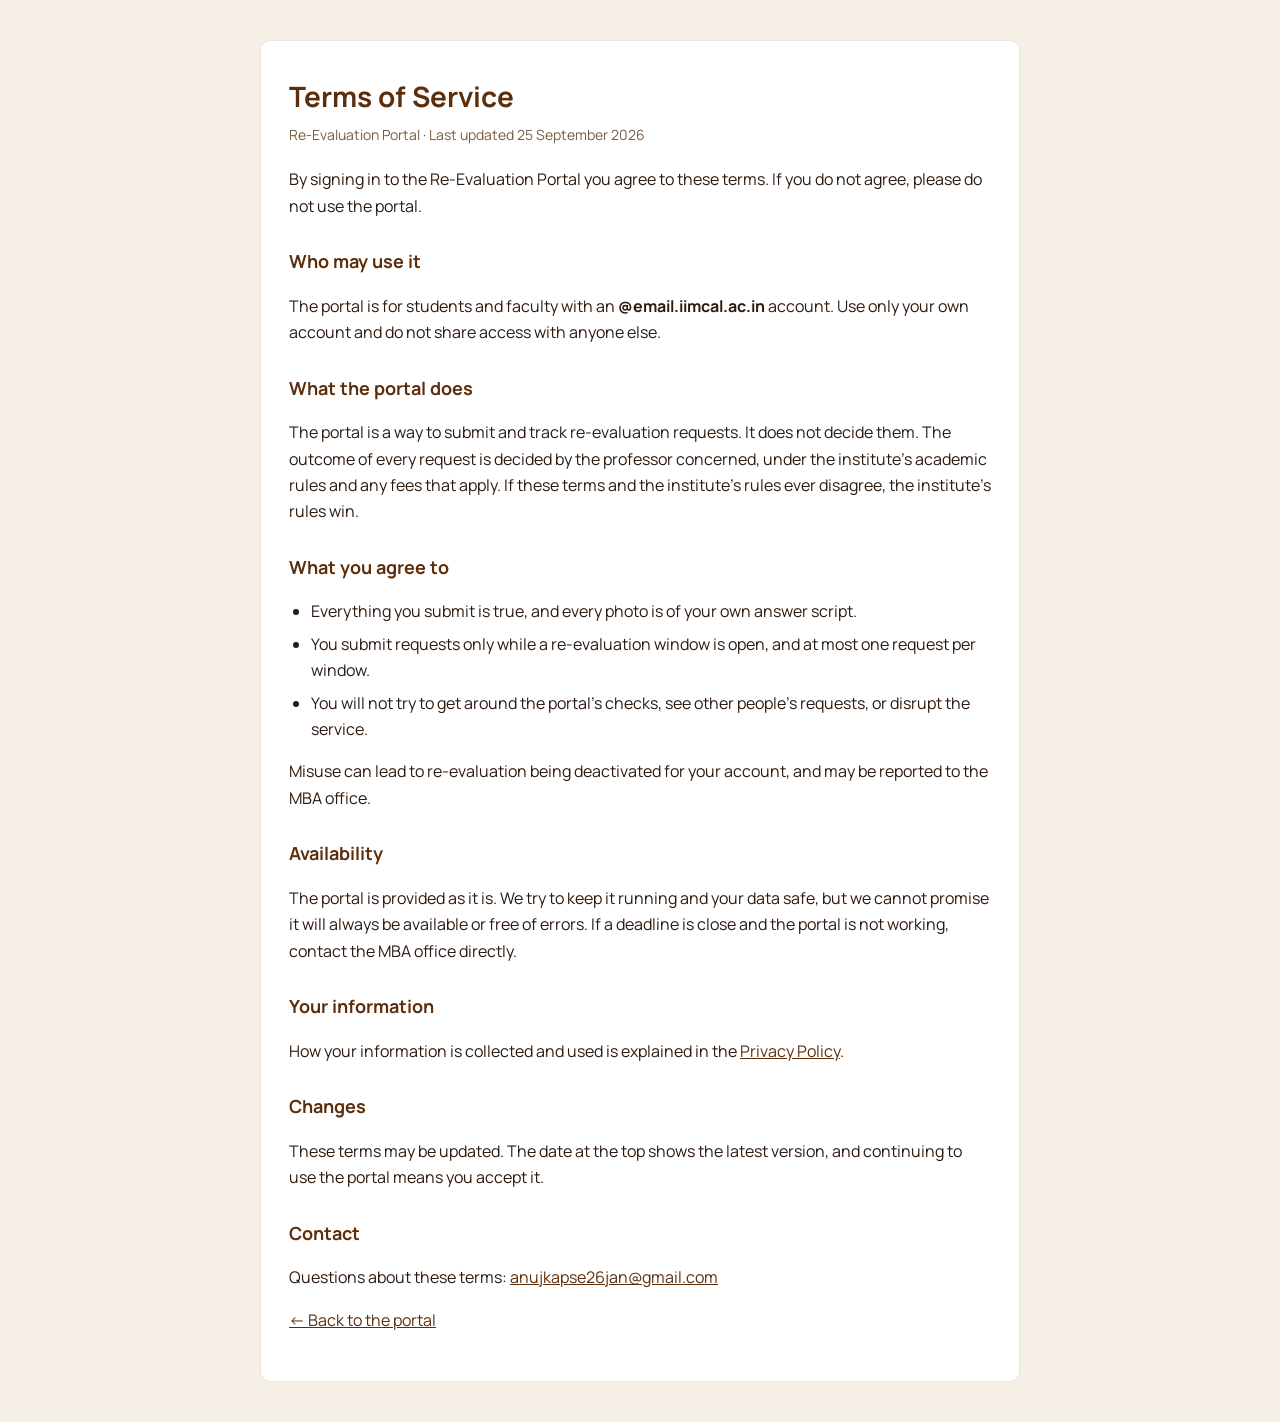
==== terms.html @ 44a91730 "TOS" ====
<!DOCTYPE html>
<html lang="en">

<head>
  <meta charset="UTF-8" />
  <meta name="viewport" content="width=device-width, initial-scale=1.0" />
  <title>Terms of Service — Re-Evaluation Portal</title>
  <meta name="description" content="The rules for using the Re-Evaluation Portal." />
  <link rel="icon" type="image/png" href="assets/browser_logo.png" />
  <link href="https://fonts.googleapis.com/css2?family=Manrope:wght@400;600;700&display=swap" rel="stylesheet" />
  <style>
    :root {
      --iim-brown: #5D2E0C;
      --bg-page: #f5efe6;
      --bg-card: #ffffff;
      --border: rgba(93,46,12,0.12);
      --text-primary: #2c1a0e;
      --text-secondary: #7a5c42;
    }
    * { box-sizing: border-box; }
    body {
      margin: 0;
      background: var(--bg-page);
      color: var(--text-primary);
      font-family: 'Manrope', system-ui, sans-serif;
      line-height: 1.65;
    }
    main {
      max-width: 760px;
      margin: 40px auto;
      padding: 32px 28px;
      background: var(--bg-card);
      border: 1px solid var(--border);
      border-radius: 10px;
    }
    h1 { color: var(--iim-brown); font-size: 28px; margin: 0 0 4px; }
    h2 { color: var(--iim-brown); font-size: 18px; margin: 28px 0 8px; }
    .updated { color: var(--text-secondary); font-size: 14px; margin: 0 0 20px; }
    ul { padding-left: 22px; }
    li { margin-bottom: 6px; }
    a { color: var(--iim-brown); }
    @media (max-width: 640px) {
      main { margin: 0; border-radius: 0; border: none; padding: 24px 16px; }
    }
  </style>
</head>

<body>
  <main>
    <h1>Terms of Service</h1>
    <p class="updated">Re-Evaluation Portal · Last updated 25 September 2026</p>

    <p>By signing in to the Re-Evaluation Portal you agree to these terms. If you do not agree, please do
      not use the portal.</p>

    <h2>Who may use it</h2>
    <p>The portal is for students and faculty with an <strong>@email.iimcal.ac.in</strong> account. Use
      only your own account and do not share access with anyone else.</p>

    <h2>What the portal does</h2>
    <p>The portal is a way to submit and track re-evaluation requests. It does not decide them. The
      outcome of every request is decided by the professor concerned, under the institute's academic
      rules and any fees that apply. If these terms and the institute's rules ever disagree, the
      institute's rules win.</p>

    <h2>What you agree to</h2>
    <ul>
      <li>Everything you submit is true, and every photo is of your own answer script.</li>
      <li>You submit requests only while a re-evaluation window is open, and at most one request per
        window.</li>
      <li>You will not try to get around the portal's checks, see other people's requests, or disrupt
        the service.</li>
    </ul>
    <p>Misuse can lead to re-evaluation being deactivated for your account, and may be reported to
      the MBA office.</p>

    <h2>Availability</h2>
    <p>The portal is provided as it is. We try to keep it running and your data safe, but we cannot
      promise it will always be available or free of errors. If a deadline is close and the portal is not
      working, contact the MBA office directly.</p>

    <h2>Your information</h2>
    <p>How your information is collected and used is explained in the
      <a href="/privacy.html">Privacy Policy</a>.</p>

    <h2>Changes</h2>
    <p>These terms may be updated. The date at the top shows the latest version, and continuing to use
      the portal means you accept it.</p>

    <h2>Contact</h2>
    <p>Questions about these terms: <a href="mailto:anujkapse26jan@gmail.com">anujkapse26jan@gmail.com</a></p>

    <p><a href="/">← Back to the portal</a></p>
  </main>
</body>

</html>
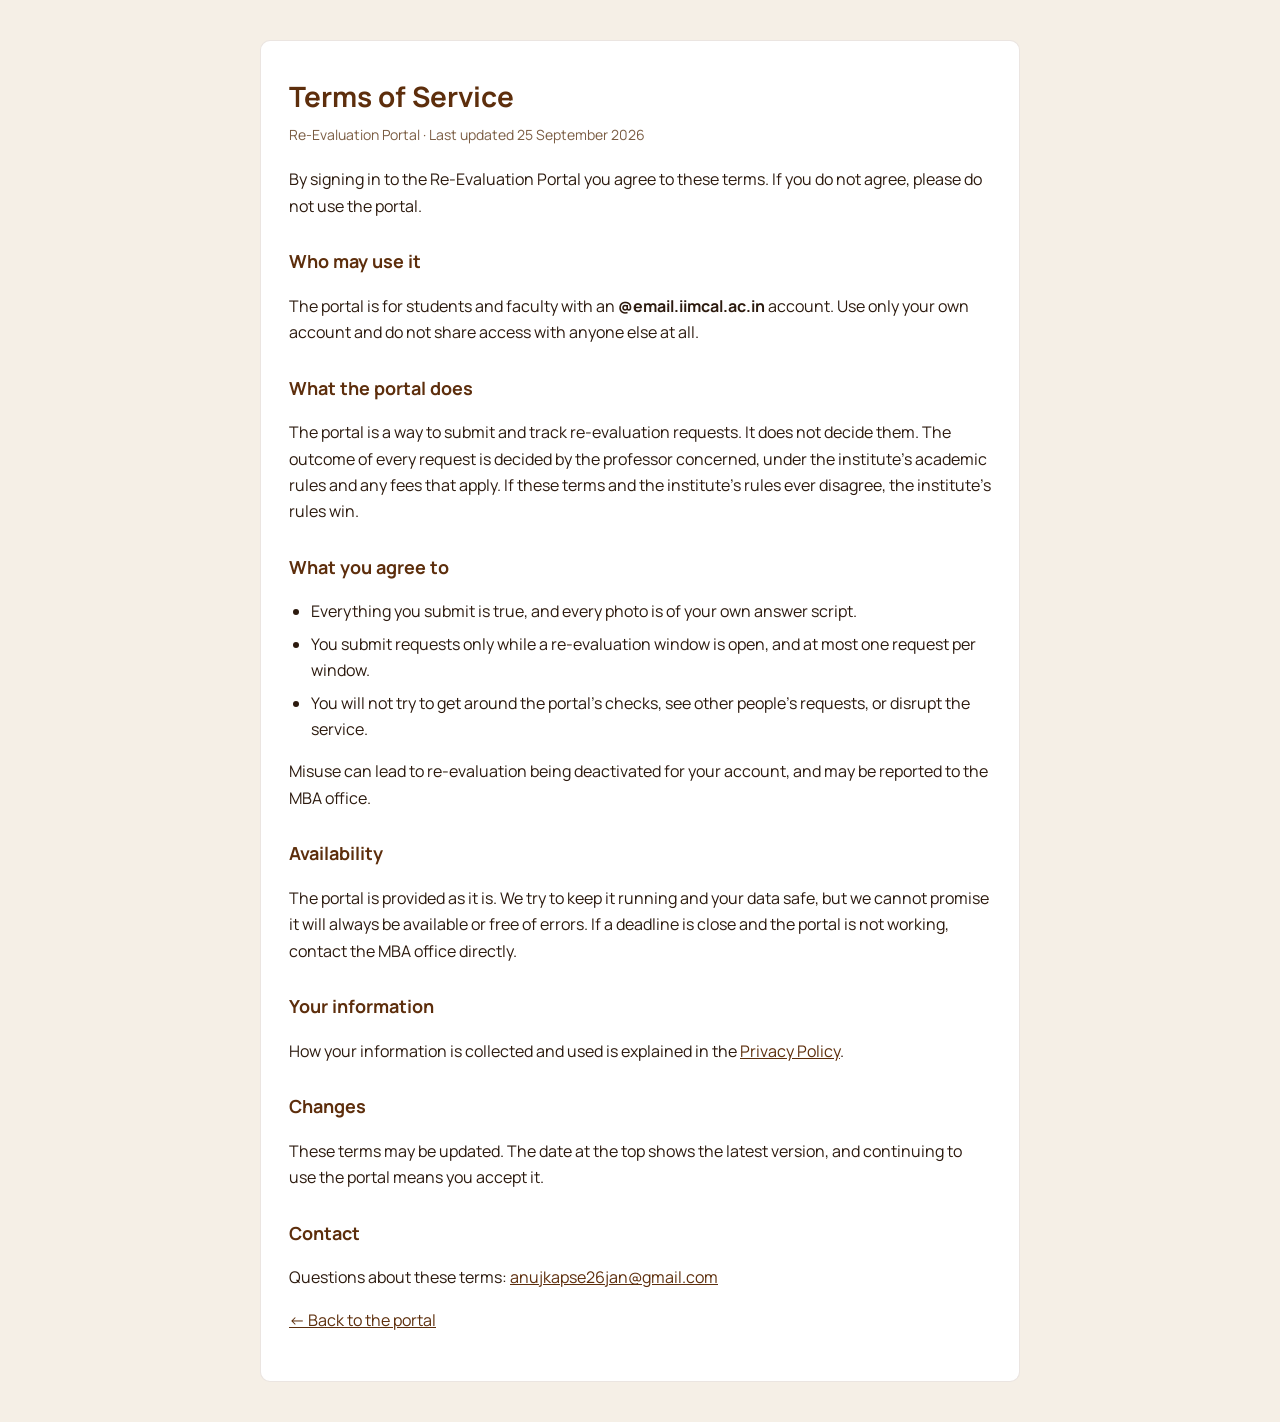
==== commit ef5d3d4f: "TOS" ====
--- a/terms.html
+++ b/terms.html
@@ -55,7 +55,7 @@
 
     <h2>Who may use it</h2>
     <p>The portal is for students and faculty with an <strong>@email.iimcal.ac.in</strong> account. Use
-      only your own account and do not share access with anyone else.</p>
+      only your own account and do not share access with anyone else at all.</p>
 
     <h2>What the portal does</h2>
     <p>The portal is a way to submit and track re-evaluation requests. It does not decide them. The
